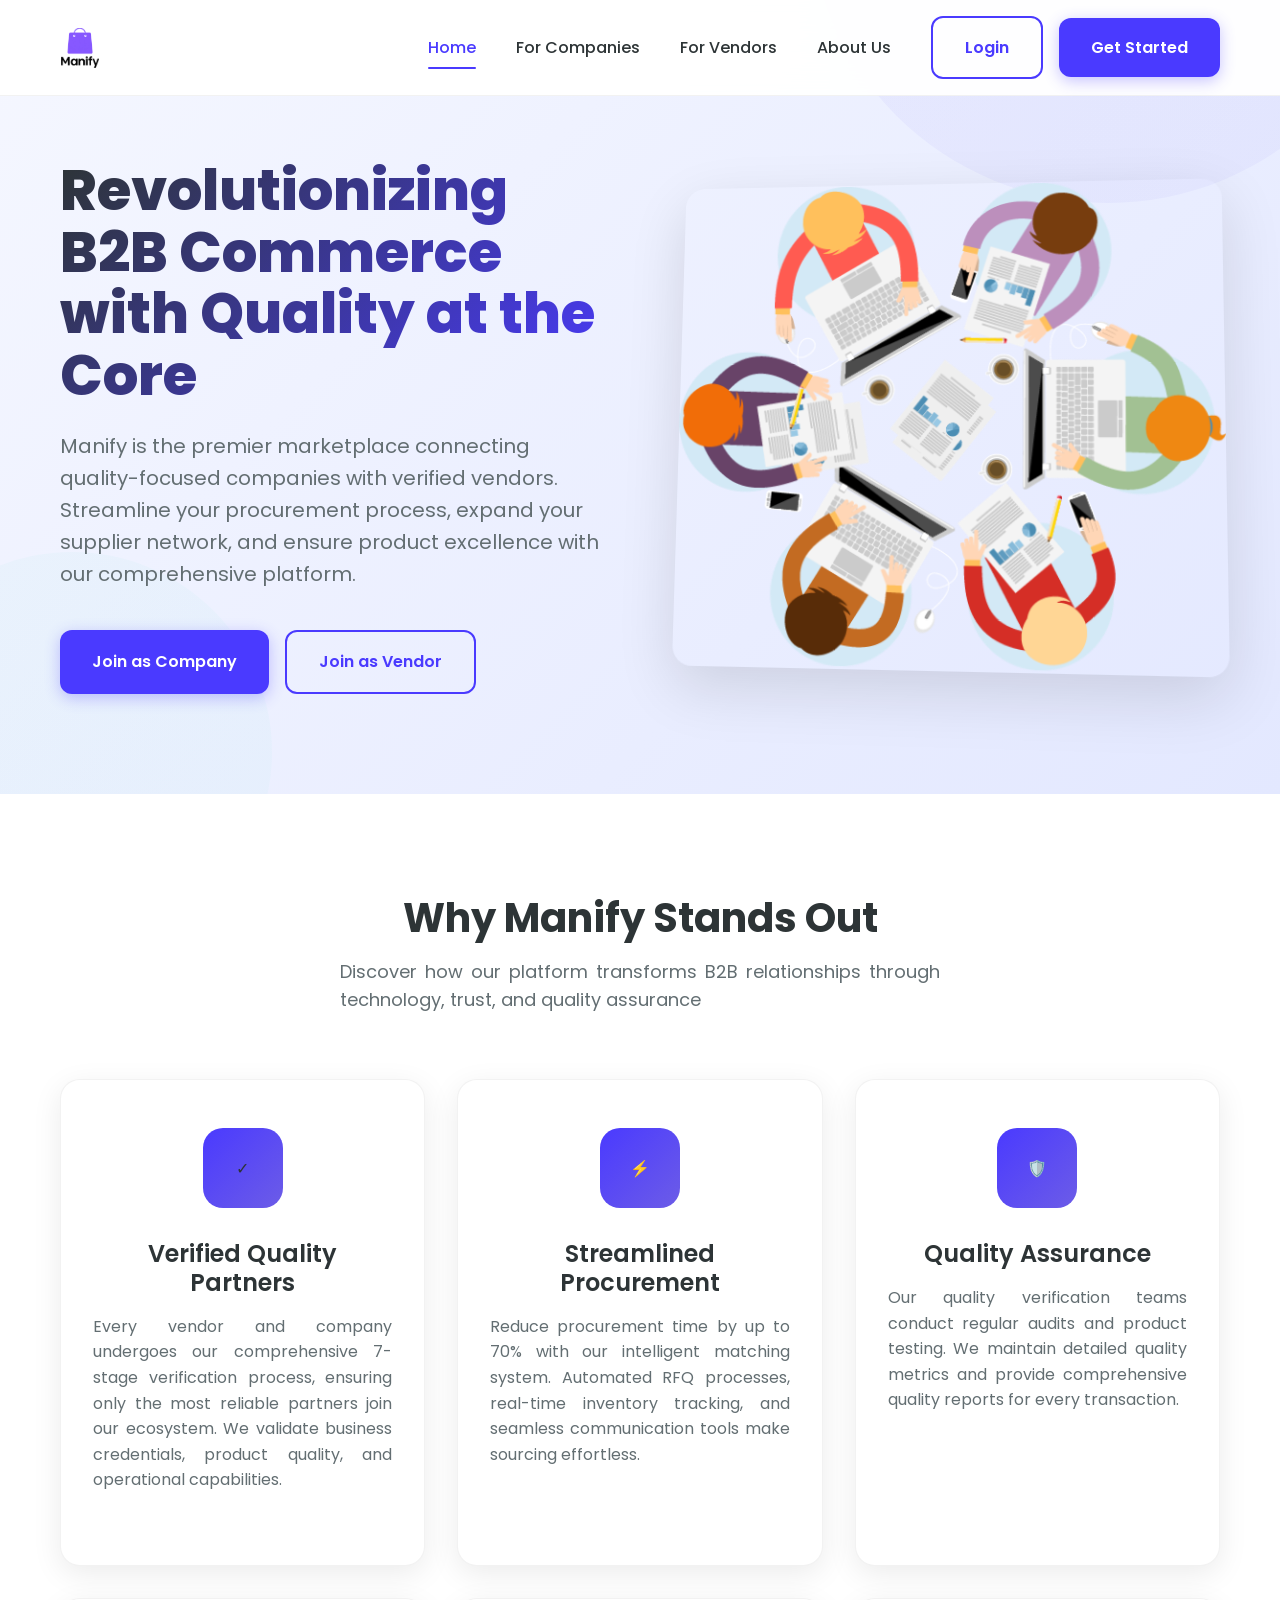
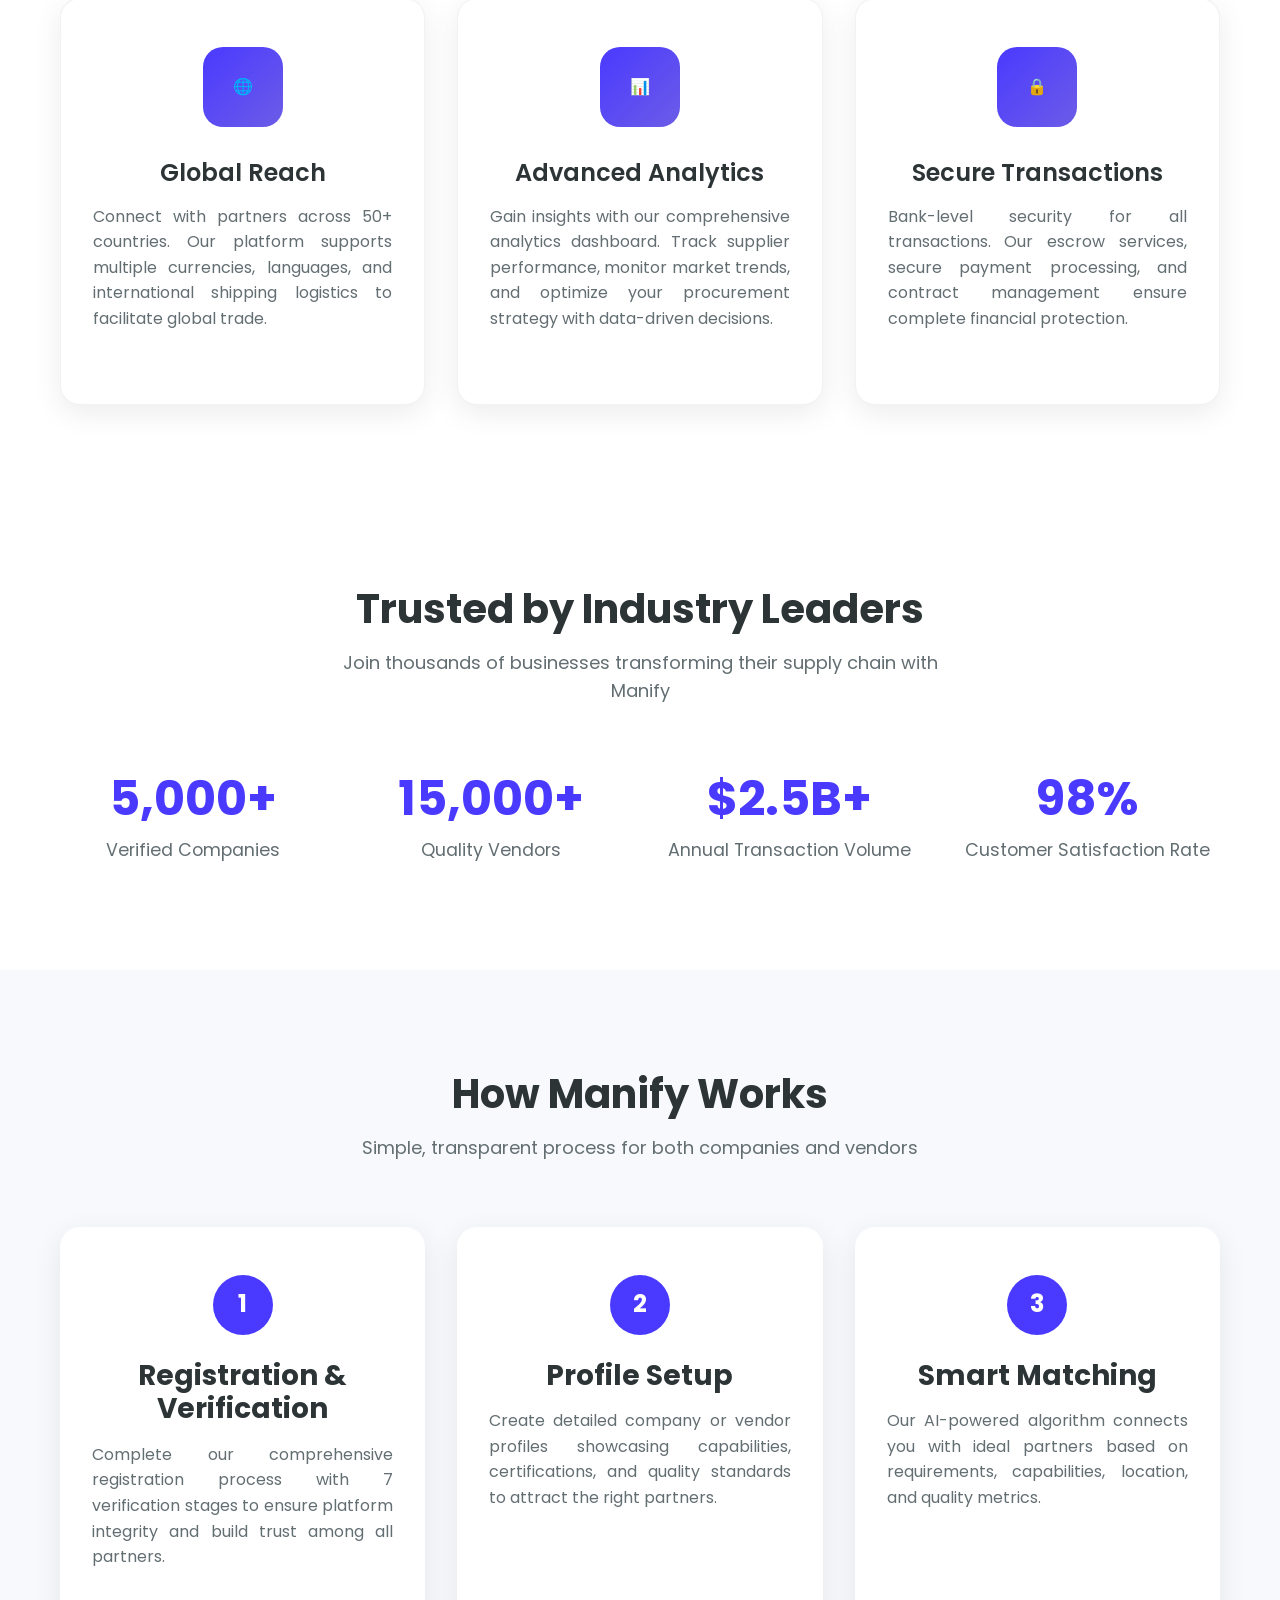
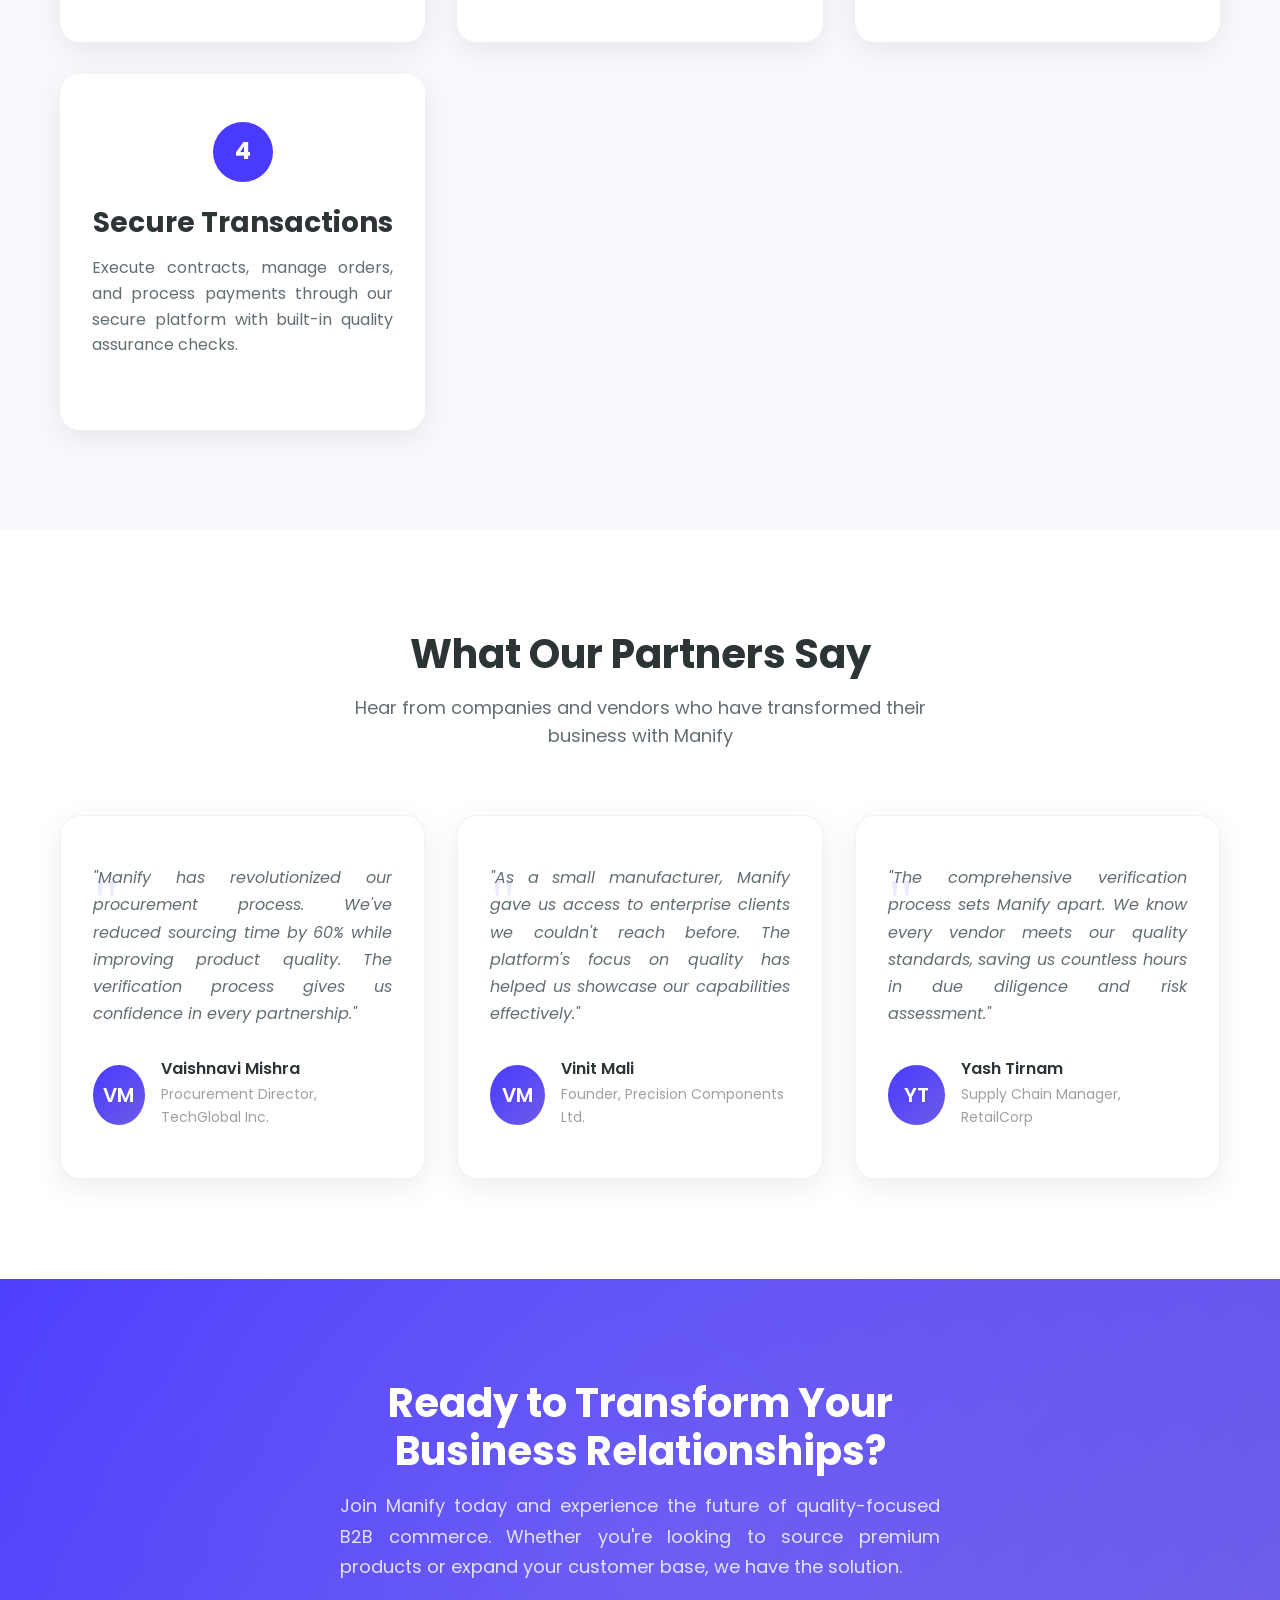
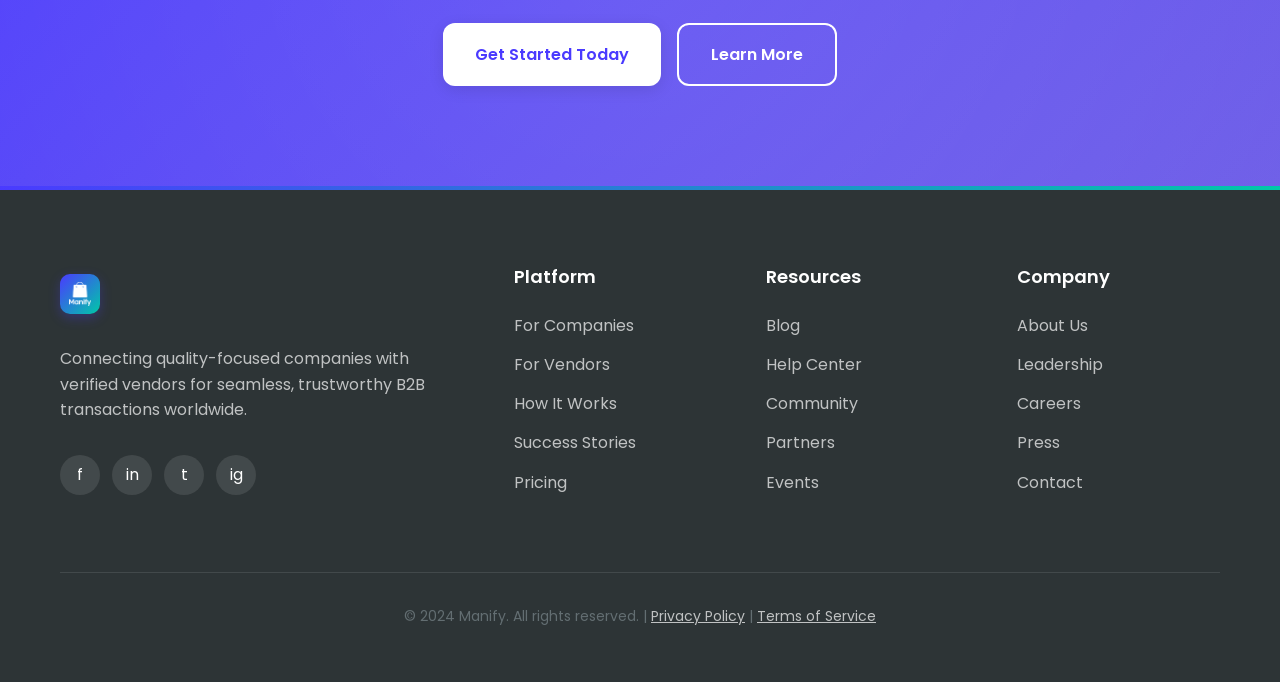
==== index.html @ bbe17e6f "new manify" ====
<!DOCTYPE html>
<html lang="en">

<head>
    <meta charset="UTF-8">
    <meta name="viewport" content="width=device-width, initial-scale=1.0">
    <title>Manify - Connecting Companies with Quality Vendors</title>
    <link rel="stylesheet" href="style.css">
    <link href="https://fonts.googleapis.com/css2?family=Poppins:wght@300;400;500;600;700;800&display=swap"
        rel="stylesheet">
</head>

<body>
    <!-- Navigation -->
    <!-- <nav class="navbar">
        <div class="container">
            <div class="nav-container">
                <a href="index.html" class="nav-brand">
                    <div class="nav-logo">M</div>
                    Manify
                </a>

                <button class="mobile-menu-btn">
                    <span></span>
                    <span></span>
                    <span></span>
                </button>

                <div class="nav-links">
                    <a href="index.html" class="nav-link active">Home</a>
                    <a href="company.html" class="nav-link">For Companies</a>
                    <a href="vendor.html" class="nav-link">For Vendors</a>
                    <a href="about.html" class="nav-link">About Us</a>
                </div>

                <div class="nav-buttons">
                    <a href="login.html" class="btn btn-outline">Login</a>
                    <a href="registration.html" class="btn btn-primary">Get Started</a>
                </div>
            </div>
        </div>
    </nav> -->


    <!-- Navigation -->
    <nav class="navbar">
        <div class="container">
            <div class="nav-container">
                <a href="index.html" class="nav-brand">
                    <div class="nav-logo">
                        <img src="./img/Manify.png" alt="Manify Logo"
                            onerror="this.style.display='none'; document.querySelector('.logo-fallback').style.display='flex';">
                    </div>
                </a>

                <button class="mobile-menu-btn">
                    <span></span>
                    <span></span>
                    <span></span>
                </button>

                <div class="nav-links">
                    <a href="index.html" class="nav-link active">Home</a>
                    <a href="company.html" class="nav-link">For Companies</a>
                    <a href="vendor.html" class="nav-link">For Vendors</a>
                    <a href="about.html" class="nav-link">About Us</a>

                    <div class="nav-buttons">
                        <a href="login.html" class="btn btn-outline">Login</a>
                        <a href="registration.html" class="btn btn-primary">Get Started</a>
                    </div>
                </div>

                <!-- <div class="nav-buttons desktop-buttons">
                    <a href="login.html" class="btn btn-outline">Login</a>
                    <a href="registration.html" class="btn btn-primary">Get Started</a>
                </div> -->
            </div>
        </div>
    </nav>



    <!-- Hero Section -->
    <section class="hero-section">
        <div class="container">
            <div class="hero-content">
                <div class="hero-grid">
                    <div class="hero-text">
                        <h1 class="hero-title">Revolutionizing B2B Commerce with Quality at the Core</h1>
                        <p class="hero-subtitle">Manify is the premier marketplace connecting quality-focused companies
                            with verified vendors. Streamline your procurement process, expand your supplier network,
                            and ensure product excellence with our comprehensive platform.</p>
                        <div class="hero-buttons">
                            <a href="registration.html" class="btn btn-primary">Join as Company</a>
                            <a href="registration.html" class="btn btn-outline">Join as Vendor</a>
                        </div>
                    </div>
                    <!-- <div class="hero-image">
                        <div class="hero-img"
                            style="background: linear-gradient(135deg, #4A3AFF, #00C9A7); height: 400px; border-radius: 20px; display: flex; align-items: center; justify-content: center; color: white; font-size: 1.2rem;">
                            Platform Visualization
                        </div>
                    </div> -->

                    <div class="hero-image">
                        <!-- Updated Platform Visualization with Image -->
                        <img src="./img/indextop.png" alt="Manify Platform Dashboard" class="hero-img"
                            onerror="this.style.display='none'; this.nextElementSibling.style.display='flex';">
                    </div>
                </div>
            </div>
        </div>
    </section>

    <!-- Features Section -->
    <section class="features-section">
        <div class="container">
            <div class="section-header">
                <h2 class="section-title">Why Manify Stands Out</h2>
                <p class="section-subtitle" style="text-align: justify;">Discover how our platform transforms B2B
                    relationships through technology,
                    trust, and quality assurance</p>
            </div>

            <div class="features-grid">
                <div class="feature-card">
                    <div class="feature-icon">✓</div>
                    <h3>Verified Quality Partners</h3>
                    <p style="text-align: justify;">Every vendor and company undergoes our comprehensive 7-stage
                        verification process, ensuring only
                        the most reliable partners join our ecosystem. We validate business credentials, product
                        quality, and operational capabilities.</p>
                </div>

                <div class="feature-card">
                    <div class="feature-icon">⚡</div>
                    <h3>Streamlined Procurement</h3>
                    <p style="text-align: justify;">Reduce procurement time by up to 70% with our intelligent matching
                        system. Automated RFQ
                        processes, real-time inventory tracking, and seamless communication tools make sourcing
                        effortless.</p>
                </div>

                <div class="feature-card">
                    <div class="feature-icon">🛡️</div>
                    <h3>Quality Assurance</h3>
                    <p style="text-align: justify;">Our quality verification teams conduct regular audits and product
                        testing. We maintain detailed
                        quality metrics and provide comprehensive quality reports for every transaction.</p>
                </div>

                <div class="feature-card">
                    <div class="feature-icon">🌐</div>
                    <h3>Global Reach</h3>
                    <p style="text-align: justify;">Connect with partners across 50+ countries. Our platform supports
                        multiple currencies, languages,
                        and international shipping logistics to facilitate global trade.</p>
                </div>

                <div class="feature-card">
                    <div class="feature-icon">📊</div>
                    <h3>Advanced Analytics</h3>
                    <p style="text-align: justify;">Gain insights with our comprehensive analytics dashboard. Track
                        supplier performance, monitor
                        market trends, and optimize your procurement strategy with data-driven decisions.</p>
                </div>

                <div class="feature-card">
                    <div class="feature-icon">🔒</div>
                    <h3>Secure Transactions</h3>
                    <p style="text-align: justify;">Bank-level security for all transactions. Our escrow services,
                        secure payment processing, and
                        contract management ensure complete financial protection.</p>
                </div>
            </div>
        </div>
    </section>

    <!-- Stats Section -->
    <section class="stats-section">
        <div class="container">
            <div class="section-header">
                <h2 class="section-title">Trusted by Industry Leaders</h2>
                <p class="section-subtitle">Join thousands of businesses transforming their supply chain with Manify</p>
            </div>

            <div class="stats-grid">
                <div class="stat-item">
                    <h3>5,000+</h3>
                    <p>Verified Companies</p>
                </div>
                <div class="stat-item">
                    <h3>15,000+</h3>
                    <p>Quality Vendors</p>
                </div>
                <div class="stat-item">
                    <h3>$2.5B+</h3>
                    <p>Annual Transaction Volume</p>
                </div>
                <div class="stat-item">
                    <h3>98%</h3>
                    <p>Customer Satisfaction Rate</p>
                </div>
            </div>
        </div>
    </section>

    <!-- How It Works Section -->
    <section class="process-section">
        <div class="container">
            <div class="section-header">
                <h2 class="section-title">How Manify Works</h2>
                <p class="section-subtitle">Simple, transparent process for both companies and vendors</p>
            </div>

            <div class="process-steps">
                <div class="process-step">
                    <div class="step-number">1</div>
                    <h3>Registration & Verification</h3>
                    <p style="text-align: justify;">Complete our comprehensive registration process with 7 verification
                        stages to ensure platform
                        integrity and build trust among all partners.</p>
                </div>

                <div class="process-step">
                    <div class="step-number">2</div>
                    <h3>Profile Setup</h3>
                    <p style="text-align: justify;">Create detailed company or vendor profiles showcasing capabilities,
                        certifications, and quality
                        standards to attract the right partners.</p>
                </div>

                <div class="process-step">
                    <div class="step-number">3</div>
                    <h3>Smart Matching</h3>
                    <p style="text-align: justify;">Our AI-powered algorithm connects you with ideal partners based on
                        requirements, capabilities,
                        location, and quality metrics.</p>
                </div>

                <div class="process-step">
                    <div class="step-number">4</div>
                    <h3>Secure Transactions</h3>
                    <p style="text-align: justify;">Execute contracts, manage orders, and process payments through our
                        secure platform with built-in
                        quality assurance checks.</p>
                </div>
            </div>
        </div>
    </section>

    <!-- Testimonials Section -->
    <section class="testimonials-section">
        <div class="container">
            <div class="section-header">
                <h2 class="section-title">What Our Partners Say</h2>
                <p class="section-subtitle">Hear from companies and vendors who have transformed their business with
                    Manify</p>
            </div>

            <div class="testimonials-grid">
                <div class="testimonial-card">
                    <div class="testimonial-text" style="text-align: justify;">
                        "Manify has revolutionized our procurement process. We've reduced sourcing time by 60% while
                        improving product quality. The verification process gives us confidence in every partnership."
                    </div>
                    <div class="testimonial-author">
                        <div class="author-avatar">VM</div>
                        <div class="author-info">
                            <h4>Vaishnavi Mishra</h4>
                            <p>Procurement Director, TechGlobal Inc.</p>
                        </div>
                    </div>
                </div>

                <div class="testimonial-card">
                    <div class="testimonial-text" style="text-align: justify;">
                        "As a small manufacturer, Manify gave us access to enterprise clients we couldn't reach before.
                        The platform's focus on quality has helped us showcase our capabilities effectively."
                    </div>
                    <div class="testimonial-author">
                        <div class="author-avatar">VM</div>
                        <div class="author-info">
                            <h4>Vinit Mali</h4>
                            <p>Founder, Precision Components Ltd.</p>
                        </div>
                    </div>
                </div>

                <div class="testimonial-card">
                    <div class="testimonial-text" style="text-align: justify;">
                        "The comprehensive verification process sets Manify apart. We know every vendor meets our
                        quality standards, saving us countless hours in due diligence and risk assessment."
                    </div>
                    <div class="testimonial-author">
                        <div class="author-avatar">YT</div>
                        <div class="author-info">
                            <h4>Yash Tirnam</h4>
                            <p>Supply Chain Manager, RetailCorp</p>
                        </div>
                    </div>
                </div>
            </div>
        </div>
    </section>

    <!-- CTA Section -->
    <section class="cta-section">
        <div class="container">
            <div class="cta-content">
                <h2>Ready to Transform Your Business Relationships?</h2>
                <p style="text-align: justify;">Join Manify today and experience the future of quality-focused B2B
                    commerce. Whether you're looking
                    to source premium products or expand your customer base, we have the solution.</p>
                <div class="cta-buttons">
                    <a href="registration.html" class="btn btn-light">Get Started Today</a>
                    <a href="about.html" class="btn btn-outline" style="border-color: white; color: white;">Learn
                        More</a>
                </div>
            </div>
        </div>
    </section>

    <!-- Footer -->
    <footer class="footer">
        <div class="container">
            <div class="footer-content">
                <div>
                    <div class="footer-brand">
                        <!-- <a href="index.html" class="footer-logo">
                            <div class="footer-logo-icon">M</div>
                            Manify
                        </a> -->
                        <a href="index.html" class="footer-logo">
                            <div class="footer-logo-icon">
                                <img src="./img/Manify.png" alt="Manify Logo"
                                    onerror="this.style.display='none'; document.querySelector('.logo-fallback').style.display='flex';">
                            </div>
                        </a>
                    </div>
                    <p class="footer-about">Connecting quality-focused companies with verified vendors for seamless,
                        trustworthy B2B transactions worldwide.</p>
                    <div class="social-links">
                        <a href="#">f</a>
                        <a href="#">in</a>
                        <a href="#">t</a>
                        <a href="#">ig</a>
                    </div>
                </div>

                <div class="footer-links">
                    <h4>Platform</h4>
                    <ul>
                        <li><a href="company.html">For Companies</a></li>
                        <li><a href="vendor.html">For Vendors</a></li>
                        <li><a href="about.html">How It Works</a></li>
                        <li><a href="#">Success Stories</a></li>
                        <li><a href="#">Pricing</a></li>
                    </ul>
                </div>

                <div class="footer-links">
                    <h4>Resources</h4>
                    <ul>
                        <li><a href="#">Blog</a></li>
                        <li><a href="#">Help Center</a></li>
                        <li><a href="#">Community</a></li>
                        <li><a href="#">Partners</a></li>
                        <li><a href="#">Events</a></li>
                    </ul>
                </div>

                <div class="footer-links">
                    <h4>Company</h4>
                    <ul>
                        <li><a href="about.html">About Us</a></li>
                        <li><a href="#">Leadership</a></li>
                        <li><a href="#">Careers</a></li>
                        <li><a href="#">Press</a></li>
                        <li><a href="#">Contact</a></li>
                    </ul>
                </div>
            </div>

            <div class="footer-bottom">
                <p>&copy; 2024 Manify. All rights reserved. | <a href="#"
                        style="color: rgba(255, 255, 255, 0.7);">Privacy Policy</a> | <a href="#"
                        style="color: rgba(255, 255, 255, 0.7);">Terms of Service</a></p>
            </div>
        </div>
    </footer>

    <script src="script.js"></script>
</body>

</html>
---- style.css ----
/* Productly Color Scheme */
:root {
    --primary: #4A3AFF;
    --primary-light: #6C5CE7;
    --primary-dark: #3A2BD6;
    --secondary: #FF6B6B;
    --accent: #00C9A7;
    --accent-light: #2EE6C3;
    --dark: #2D3436;
    --dark-light: #4A4A4A;
    --gray: #636E72;
    --gray-light: #A0A0A0;
    --light-gray: #DFE6E9;
    --white: #FFFFFF;
    --light-bg: #F8F9FA;
    --section-bg: #F7F9FC;

    --border-radius: 12px;
    --border-radius-lg: 20px;
    --box-shadow: 0 8px 30px rgba(0, 0, 0, 0.08);
    --box-shadow-lg: 0 20px 60px rgba(0, 0, 0, 0.12);
    --transition: all 0.3s cubic-bezier(0.4, 0, 0.2, 1);
    --transition-slow: all 0.5s cubic-bezier(0.4, 0, 0.2, 1);
}

/* Reset & Base Styles */
* {
    margin: 0;
    padding: 0;
    box-sizing: border-box;
}

html {
    scroll-behavior: smooth;
}

body {
    font-family: 'Poppins', sans-serif;
    line-height: 1.7;
    color: var(--dark);
    overflow-x: hidden;
    background: var(--white);
}

.container {
    max-width: 1200px;
    margin: 0 auto;
    padding: 0 20px;
}

/* Typography */
h1, h2, h3, h4, h5, h6 {
    font-weight: 700;
    line-height: 1.2;
    margin-bottom: 1rem;
    color: var(--dark);
}

h1 {
    font-size: 3.5rem;
    font-weight: 800;
}

h2 {
    font-size: 2.5rem;
}

h3 {
    font-size: 1.75rem;
}

p {
    color: var(--gray);
    margin-bottom: 1.5rem;
}

.lead {
    font-size: 1.25rem;
    font-weight: 400;
}

/* Navigation */
.navbar {
    position: fixed;
    top: 0;
    left: 0;
    right: 0;
    background: rgba(255, 255, 255, 0.95);
    backdrop-filter: blur(20px);
    border-bottom: 1px solid rgba(0, 0, 0, 0.05);
    z-index: 1000;
    padding: 1rem 0;
    transition: var(--transition);
}

.navbar.scrolled {
    background: rgba(255, 255, 255, 0.98);
    box-shadow: 0 4px 20px rgba(0, 0, 0, 0.08);
}

.nav-container {
    display: flex;
    align-items: center;
    justify-content: space-between;
    position: relative;
}

.nav-brand {
    display: flex;
    align-items: center;
    text-decoration: none;
    font-size: 1.75rem;
    font-weight: 800;
    color: var(--primary);
    z-index: 1001;
}

.nav-logo {
    width: 40px;
    height: 40px;
    margin-right: 12px;
    display: flex;
    align-items: center;
    justify-content: center;
}

.nav-logo img {
    width: 100%;
    height: 100%;
    object-fit: contain;
}

.nav-links {
    display: flex;
    align-items: center;
    gap: 2.5rem;
    transition: var(--transition);
}

.nav-link {
    text-decoration: none;
    color: var(--dark);
    font-weight: 500;
    transition: var(--transition);
    position: relative;
    padding: 0.5rem 0;
}

.nav-link:hover, .nav-link.active {
    color: var(--primary);
}

.nav-link.active::after {
    content: '';
    position: absolute;
    bottom: 0;
    left: 0;
    width: 100%;
    height: 2px;
    background: var(--primary);
    border-radius: 2px;
}

.nav-buttons {
    display: flex;
    align-items: center;
    gap: 1rem;
    z-index: 1001;
}

.mobile-menu-btn {
    display: none;
    flex-direction: column;
    background: none;
    border: none;
    cursor: pointer;
    padding: 0.5rem;
    z-index: 1001;
    transition: var(--transition);
}

.mobile-menu-btn span {
    width: 25px;
    height: 2px;
    background: var(--dark);
    margin: 3px 0;
    transition: var(--transition);
    border-radius: 2px;
    transform-origin: center;
}

.mobile-menu-btn.active span:nth-child(1) {
    transform: rotate(45deg) translate(5px, 5px);
}

.mobile-menu-btn.active span:nth-child(2) {
    opacity: 0;
}

.mobile-menu-btn.active span:nth-child(3) {
    transform: rotate(-45deg) translate(7px, -6px);
}

/* Buttons */
.btn {
    display: inline-flex;
    align-items: center;
    justify-content: center;
    padding: 1rem 2rem;
    border-radius: var(--border-radius);
    font-weight: 600;
    text-decoration: none;
    transition: var(--transition);
    border: none;
    cursor: pointer;
    font-size: 1rem;
    gap: 0.5rem;
    position: relative;
    overflow: hidden;
}

.btn::before {
    content: '';
    position: absolute;
    top: 0;
    left: -100%;
    width: 100%;
    height: 100%;
    background: linear-gradient(90deg, transparent, rgba(255, 255, 255, 0.2), transparent);
    transition: var(--transition-slow);
}

.btn:hover::before {
    left: 100%;
}

.btn-primary {
    background: var(--primary);
    color: var(--white);
    box-shadow: 0 4px 15px rgba(74, 58, 255, 0.3);
}

.btn-primary:hover {
    background: var(--primary-dark);
    transform: translateY(-2px);
    box-shadow: 0 8px 25px rgba(74, 58, 255, 0.4);
}

.btn-outline {
    border: 2px solid var(--primary);
    color: var(--primary);
    background: transparent;
}

.btn-outline:hover {
    background: var(--primary);
    color: var(--white);
    transform: translateY(-2px);
}

.btn-accent {
    background: var(--accent);
    color: var(--white);
    box-shadow: 0 4px 15px rgba(0, 201, 167, 0.3);
}

.btn-accent:hover {
    background: var(--accent-light);
    transform: translateY(-2px);
    box-shadow: 0 8px 25px rgba(0, 201, 167, 0.4);
}

.btn-light {
    background: var(--white);
    color: var(--primary);
    box-shadow: 0 4px 15px rgba(0, 0, 0, 0.1);
}

.btn-light:hover {
    background: var(--light-bg);
    transform: translateY(-2px);
    box-shadow: 0 8px 25px rgba(0, 0, 0, 0.15);
}

/* Hero Section */
.hero-section {
    padding: 160px 0 100px;
    background: linear-gradient(135deg, #f5f7ff 0%, #e3e8ff 100%);
    position: relative;
    overflow: hidden;
}

.hero-section::before {
    content: '';
    position: absolute;
    top: -50%;
    right: -10%;
    width: 600px;
    height: 600px;
    background: linear-gradient(135deg, var(--primary) 0%, var(--primary-light) 100%);
    opacity: 0.05;
    border-radius: 50%;
    animation: float 6s ease-in-out infinite;
}

.hero-section::after {
    content: '';
    position: absolute;
    bottom: -20%;
    left: -10%;
    width: 400px;
    height: 400px;
    background: linear-gradient(135deg, var(--accent) 0%, var(--accent-light) 100%);
    opacity: 0.03;
    border-radius: 50%;
    animation: float 8s ease-in-out infinite reverse;
}

@keyframes float {
    0%, 100% {
        transform: translateY(0px) rotate(0deg);
    }
    50% {
        transform: translateY(-20px) rotate(180deg);
    }
}

.hero-content {
    position: relative;
    z-index: 2;
}

.hero-grid {
    display: grid;
    grid-template-columns: 1fr 1fr;
    gap: 4rem;
    align-items: center;
}

.hero-text {
    max-width: 600px;
}

.hero-title {
    font-size: 3.5rem;
    font-weight: 800;
    line-height: 1.1;
    margin-bottom: 1.5rem;
    background: linear-gradient(135deg, var(--dark) 0%, var(--primary) 100%);
    -webkit-background-clip: text;
    -webkit-text-fill-color: transparent;
    background-clip: text;
}

.hero-subtitle {
    font-size: 1.25rem;
    color: var(--gray);
    margin-bottom: 2.5rem;
    line-height: 1.6;
}

.hero-buttons {
    display: flex;
    gap: 1rem;
    flex-wrap: wrap;
}

.hero-image {
    position: relative;
    text-align: center;
}

.hero-img {
    width: 100%;
    border-radius: var(--border-radius-lg);
    box-shadow: var(--box-shadow-lg);
    transform: perspective(1000px) rotateY(-5deg) rotateX(5deg);
    transition: var(--transition-slow);
    
}

.hero-image:hover .hero-img {
    transform: perspective(1000px) rotateY(0deg) rotateX(0deg);
}

/* Features Section */
.features-section {
    padding: 100px 0;
    background: var(--white);
}

.section-header {
    text-align: center;
    max-width: 600px;
    margin: 0 auto 4rem;
}

.section-title {
    font-size: 2.5rem;
    font-weight: 700;
    margin-bottom: 1rem;
    color: var(--dark);
}

.section-subtitle {
    font-size: 1.125rem;
    color: var(--gray);
    line-height: 1.6;
}

.features-grid {
    display: grid;
    grid-template-columns: repeat(auto-fit, minmax(350px, 1fr));
    gap: 2rem;
}

.feature-card {
    background: var(--white);
    border-radius: var(--border-radius-lg);
    padding: 3rem 2rem;
    box-shadow: var(--box-shadow);
    transition: var(--transition);
    border: 1px solid rgba(0, 0, 0, 0.05);
    text-align: center;
    position: relative;
    overflow: hidden;
}

.feature-card::before {
    content: '';
    position: absolute;
    top: 0;
    left: 0;
    width: 100%;
    height: 4px;
    background: linear-gradient(135deg, var(--primary) 0%, var(--accent) 100%);
    transform: scaleX(0);
    transition: var(--transition);
}

.feature-card:hover {
    transform: translateY(-10px);
    box-shadow: var(--box-shadow-lg);
}

.feature-card:hover::before {
    transform: scaleX(1);
}

.feature-icon {
    width: 80px;
    height: 80px;
    background: linear-gradient(135deg, var(--primary) 0%, var(--primary-light) 100%);
    border-radius: 20px;
    display: flex;
    align-items: center;
    justify-content: center;
    margin: 0 auto 2rem;
    transition: var(--transition);
}

.feature-card:hover .feature-icon {
    transform: scale(1.1) rotate(5deg);
}

.feature-icon i {
    font-size: 2rem;
    color: var(--white);
}

.feature-card h3 {
    font-size: 1.5rem;
    font-weight: 600;
    margin-bottom: 1rem;
    color: var(--dark);
}

.feature-card p {
    color: var(--gray);
    line-height: 1.6;
}

/* Content Sections */
.content-section {
    padding: 100px 0;
}

.content-section.bg-light {
    background: var(--section-bg);
}

.content-grid {
    display: grid;
    grid-template-columns: 1fr 1fr;
    gap: 4rem;
    align-items: center;
}

.content-text h2 {
    font-size: 2.5rem;
    font-weight: 700;
    margin-bottom: 1.5rem;
    color: var(--dark);
}

.content-text p {
    font-size: 1.125rem;
    color: var(--gray);
    margin-bottom: 2rem;
    line-height: 1.7;
}

.content-list {
    list-style: none;
    margin-bottom: 2.5rem;
}

.content-list li {
    margin-bottom: 1rem;
    display: flex;
    align-items: flex-start;
    font-size: 1.125rem;
    color: var(--gray);
}

.content-list i {
    color: var(--accent);
    margin-right: 1rem;
    margin-top: 0.25rem;
    font-size: 1.25rem;
    flex-shrink: 0;
}

.content-image {
    position: relative;
    text-align: center;
}

.content-image img {
    max-width: 100%;
    border-radius: var(--border-radius-lg);
    box-shadow: var(--box-shadow-lg);
    transition: var(--transition);
}

.content-image:hover img {
    transform: scale(1.02);
}

/* Stats Section */
.stats-section {
    padding: 80px 0;
    background: var(--white);
}

.stats-grid {
    display: grid;
    grid-template-columns: repeat(auto-fit, minmax(200px, 1fr));
    gap: 2rem;
    text-align: center;
}

.stat-item h3 {
    font-size: 3rem;
    color: var(--primary);
    margin-bottom: 0.5rem;
    font-weight: 700;
}

.stat-item p {
    color: var(--gray);
    font-size: 1.1rem;
}

/* Process Section */
.process-section {
    padding: 100px 0;
    background: var(--section-bg);
}

.process-steps {
    display: grid;
    grid-template-columns: repeat(auto-fit, minmax(280px, 1fr));
    gap: 2rem;
}

.process-step {
    text-align: center;
    padding: 3rem 2rem;
    background: var(--white);
    border-radius: var(--border-radius-lg);
    box-shadow: var(--box-shadow);
    position: relative;
    transition: var(--transition);
}

.process-step:hover {
    transform: translateY(-5px);
    box-shadow: var(--box-shadow-lg);
}

.step-number {
    width: 60px;
    height: 60px;
    background: var(--primary);
    color: var(--white);
    border-radius: 50%;
    display: flex;
    align-items: center;
    justify-content: center;
    font-size: 1.5rem;
    font-weight: 700;
    margin: 0 auto 1.5rem;
}

.process-step h3 {
    margin-bottom: 1rem;
    color: var(--dark);
}

.process-step p {
    color: var(--gray);
    line-height: 1.6;
}

/* Benefits Section */
.benefits-section {
    padding: 100px 0;
    background: var(--white);
}

.benefits-grid {
    display: grid;
    grid-template-columns: repeat(auto-fit, minmax(300px, 1fr));
    gap: 2rem;
}

.benefit-item {
    display: flex;
    align-items: flex-start;
    gap: 1.5rem;
    padding: 2rem;
    background: var(--section-bg);
    border-radius: var(--border-radius);
    transition: var(--transition);
}

.benefit-item:hover {
    transform: translateY(-5px);
    box-shadow: var(--box-shadow);
}

.benefit-icon {
    width: 60px;
    height: 60px;
    background: linear-gradient(135deg, var(--primary) 0%, var(--primary-light) 100%);
    border-radius: 12px;
    display: flex;
    align-items: center;
    justify-content: center;
    color: var(--white);
    font-size: 1.5rem;
    flex-shrink: 0;
}

.benefit-text h4 {
    margin-bottom: 0.5rem;
    color: var(--dark);
}

.benefit-text p {
    color: var(--gray);
    line-height: 1.6;
    margin: 0;
}

/* Testimonials */
.testimonials-section {
    padding: 100px 0;
    background: var(--white);
}

.testimonials-grid {
    display: grid;
    grid-template-columns: repeat(auto-fit, minmax(350px, 1fr));
    gap: 2rem;
}

.testimonial-card {
    background: var(--white);
    border-radius: var(--border-radius-lg);
    padding: 3rem 2rem;
    box-shadow: var(--box-shadow);
    border: 1px solid rgba(0, 0, 0, 0.05);
    transition: var(--transition);
    position: relative;
}

.testimonial-card:hover {
    transform: translateY(-5px);
    box-shadow: var(--box-shadow-lg);
}

.testimonial-card::before {
    content: '"';
    position: absolute;
    top: 2rem;
    left: 2rem;
    font-size: 4rem;
    color: var(--primary);
    opacity: 0.1;
    font-family: serif;
}

.testimonial-text {
    font-style: italic;
    color: var(--gray);
    margin-bottom: 2rem;
    line-height: 1.7;
    position: relative;
    z-index: 1;
}

.testimonial-author {
    display: flex;
    align-items: center;
}

.author-avatar {
    width: 60px;
    height: 60px;
    border-radius: 50%;
    background: linear-gradient(135deg, var(--primary) 0%, var(--primary-light) 100%);
    display: flex;
    align-items: center;
    justify-content: center;
    color: var(--white);
    font-weight: 600;
    margin-right: 1rem;
    font-size: 1.25rem;
}

.author-info h4 {
    font-weight: 600;
    margin-bottom: 0.25rem;
    color: var(--dark);
}

.author-info p {
    color: var(--gray-light);
    margin: 0;
    font-size: 0.875rem;
}

/* CTA Section */
.cta-section {
    padding: 100px 0;
    background: linear-gradient(135deg, var(--primary) 0%, var(--primary-light) 100%);
    color: var(--white);
    text-align: center;
    position: relative;
    overflow: hidden;
}

.cta-section::before {
    content: '';
    position: absolute;
    top: -50%;
    left: -50%;
    width: 200%;
    height: 200%;
    background: radial-gradient(circle, rgba(255, 255, 255, 0.1) 0%, transparent 70%);
    animation: rotate 20s linear infinite;
}

@keyframes rotate {
    0% {
        transform: rotate(0deg);
    }
    100% {
        transform: rotate(360deg);
    }
}

.cta-content {
    position: relative;
    z-index: 2;
    max-width: 600px;
    margin: 0 auto;
}

.cta-section h2 {
    font-size: 2.5rem;
    font-weight: 700;
    margin-bottom: 1rem;
    color: var(--white);
}

.cta-section p {
    font-size: 1.125rem;
    margin-bottom: 2.5rem;
    opacity: 0.9;
    color: rgba(255, 255, 255, 0.9);
}

.cta-buttons {
    display: flex;
    gap: 1rem;
    justify-content: center;
    flex-wrap: wrap;
}

/* Page Hero */
.page-hero {
    padding: 160px 0 80px;
    background: linear-gradient(135deg, #f5f7ff 0%, #e3e8ff 100%);
    text-align: center;
    position: relative;
}

.page-hero h1 {
    font-size: 3rem;
    font-weight: 800;
    margin-bottom: 1rem;
    color: var(--dark);
}

.page-hero p {
    font-size: 1.25rem;
    color: var(--gray);
    max-width: 700px;
    margin: 0 auto;
}

/* Mission & Vision */
.mv-section {
    padding: 100px 0;
    background: var(--white);
}

.mv-grid {
    display: grid;
    grid-template-columns: 1fr 1fr;
    gap: 3rem;
}

.mv-card {
    background: var(--white);
    border-radius: var(--border-radius-lg);
    padding: 4rem 3rem;
    box-shadow: var(--box-shadow);
    text-align: center;
    transition: var(--transition);
    border: 1px solid rgba(0, 0, 0, 0.05);
    position: relative;
    overflow: hidden;
}

.mv-card::before {
    content: '';
    position: absolute;
    top: 0;
    left: 0;
    width: 100%;
    height: 100%;
    background: linear-gradient(135deg, var(--primary) 0%, var(--accent) 100%);
    opacity: 0;
    transition: var(--transition);
}

.mv-card:hover::before {
    opacity: 0.02;
}

.mv-card:hover {
    transform: translateY(-5px);
    box-shadow: var(--box-shadow-lg);
}

.mv-icon {
    width: 80px;
    height: 80px;
    background: linear-gradient(135deg, var(--primary) 0%, var(--primary-light) 100%);
    border-radius: 20px;
    display: flex;
    align-items: center;
    justify-content: center;
    margin: 0 auto 2rem;
    transition: var(--transition);
    position: relative;
    z-index: 2;
}

.mv-card:hover .mv-icon {
    transform: scale(1.1);
}

.mv-icon i {
    font-size: 2rem;
    color: var(--white);
}

.mv-card h3 {
    font-size: 1.75rem;
    font-weight: 600;
    margin-bottom: 1.5rem;
    color: var(--dark);
    position: relative;
    z-index: 2;
}

.mv-card p {
    color: var(--gray);
    line-height: 1.7;
    position: relative;
    z-index: 2;
}

/* Values Section */
.values-section {
    padding: 100px 0;
    background: var(--section-bg);
}

.values-grid {
    display: grid;
    grid-template-columns: repeat(auto-fit, minmax(280px, 1fr));
    gap: 2rem;
}

.value-card {
    background: var(--white);
    border-radius: var(--border-radius-lg);
    padding: 3rem 2rem;
    box-shadow: var(--box-shadow);
    text-align: center;
    transition: var(--transition);
    border: 1px solid rgba(0, 0, 0, 0.05);
}

.value-card:hover {
    transform: translateY(-10px);
    box-shadow: var(--box-shadow-lg);
}

.value-icon {
    width: 70px;
    height: 70px;
    background: linear-gradient(135deg, var(--primary) 0%, var(--primary-light) 100%);
    border-radius: 16px;
    display: flex;
    align-items: center;
    justify-content: center;
    margin: 0 auto 1.5rem;
    transition: var(--transition);
}

.value-card:hover .value-icon {
    transform: scale(1.1) rotate(5deg);
}

.value-icon i {
    font-size: 1.75rem;
    color: var(--white);
}

.value-card h3 {
    font-size: 1.5rem;
    font-weight: 600;
    margin-bottom: 1rem;
    color: var(--dark);
}

.value-card p {
    color: var(--gray);
    line-height: 1.6;
}

/* Team Section */
.team-section {
    padding: 100px 0;
    background: var(--white);
}

.team-grid {
    display: grid;
    grid-template-columns: repeat(auto-fit, minmax(300px, 1fr));
    gap: 2rem;
}

.team-card {
    background: var(--white);
    border-radius: var(--border-radius-lg);
    padding: 3rem 2rem;
    box-shadow: var(--box-shadow);
    text-align: center;
    transition: var(--transition);
    border: 1px solid rgba(0, 0, 0, 0.05);
}

.team-card:hover {
    transform: translateY(-10px);
    box-shadow: var(--box-shadow-lg);
}

.team-avatar {
    width: 120px;
    height: 120px;
    border-radius: 50%;
    background: linear-gradient(135deg, var(--primary) 0%, var(--primary-light) 100%);
    margin: 0 auto 1.5rem;
    display: flex;
    align-items: center;
    justify-content: center;
    color: var(--white);
    font-size: 2.5rem;
    font-weight: 600;
    transition: var(--transition);
}

.team-card:hover .team-avatar {
    transform: scale(1.1);
}

.team-card h3 {
    font-size: 1.5rem;
    font-weight: 600;
    margin-bottom: 0.5rem;
    color: var(--dark);
}

.team-card .position {
    color: var(--primary);
    font-weight: 500;
    margin-bottom: 1rem;
    font-size: 1.125rem;
}

.team-card p {
    color: var(--gray);
    line-height: 1.6;
}

/* Registration Form */
.registration-container {
    background: var(--white);
    border-radius: var(--border-radius-lg);
    box-shadow: var(--box-shadow-lg);
    overflow: hidden;
    max-width: 900px;
    margin: 0 auto;
}

.form-header {
    background: linear-gradient(135deg, var(--primary) 0%, var(--primary-light) 100%);
    color: var(--white);
    padding: 2rem;
    text-align: center;
}

.form-body {
    padding: 2rem;
}

.form-step {
    display: none;
}

.form-step.active {
    display: block;
}

.form-group {
    margin-bottom: 1.5rem;
}

.form-group label {
    display: block;
    margin-bottom: 0.5rem;
    font-weight: 600;
    color: var(--dark);
}

.form-control {
    width: 100%;
    padding: 12px 16px;
    border: 2px solid var(--light-gray);
    border-radius: var(--border-radius);
    font-size: 1rem;
    transition: var(--transition);
}

.form-control:focus {
    outline: none;
    border-color: var(--primary);
}

.form-row {
    display: grid;
    grid-template-columns: 1fr 1fr;
    gap: 1rem;
}

.form-navigation {
    display: flex;
    justify-content: space-between;
    margin-top: 2rem;
}

.progress {
    height: 8px;
    background: var(--light-gray);
    border-radius: 4px;
    margin-bottom: 2rem;
    overflow: hidden;
}

.progress-bar {
    height: 100%;
    background: var(--primary);
    transition: var(--transition);
}

/* Login Form */
.login-container {
    background: var(--white);
    border-radius: var(--border-radius-lg);
    box-shadow: var(--box-shadow-lg);
    overflow: hidden;
    max-width: 500px;
    margin: 0 auto;
}

/* Footer */
.footer {
    background: var(--dark);
    color: var(--white);
    padding: 80px 0 30px;
    position: relative;
}

.footer::before {
    content: '';
    position: absolute;
    top: 0;
    left: 0;
    width: 100%;
    height: 4px;
    background: linear-gradient(135deg, var(--primary) 0%, var(--accent) 100%);
}

.footer-content {
    display: grid;
    grid-template-columns: 2fr 1fr 1fr 1fr;
    gap: 3rem;
    margin-bottom: 4rem;
}

/* this new one */

.footer-brand {
    margin-bottom: 1.5rem;
}

.footer-logo {
    display: flex;
    align-items: center;
    font-size: 1.5rem;
    font-weight: 700;
    color: var(--white);
    text-decoration: none;
    margin-bottom: 1rem;
}

.footer-logo-icon {
    width: 32px;
    height: 32px;
    background: var(--white);
    border-radius: 6px;
    display: flex;
    align-items: center;
    justify-content: center;
    margin-right: 0.75rem;
    color: var(--primary);
    font-weight: bold;
    font-size: 1rem;
}

/* this end */

.footer-about {
    color: rgba(255, 255, 255, 0.7);
    margin-bottom: 2rem;
    line-height: 1.6;
}

.social-links {
    display: flex;
    gap: 0.75rem;
}

.social-links a {
    width: 40px;
    height: 40px;
    border-radius: 50%;
    background: rgba(255, 255, 255, 0.1);
    display: flex;
    align-items: center;
    justify-content: center;
    color: var(--white);
    transition: var(--transition);
    text-decoration: none;
}

.social-links a:hover {
    background: var(--primary);
    transform: translateY(-2px);
}

.footer-links h4 {
    font-size: 1.125rem;
    font-weight: 600;
    margin-bottom: 1.5rem;
    color: var(--white);
}

.footer-links ul {
    list-style: none;
}

.footer-links li {
    margin-bottom: 0.75rem;
}

.footer-links a {
    color: rgba(255, 255, 255, 0.7);
    text-decoration: none;
    transition: var(--transition);
}

.footer-links a:hover {
    color: var(--white);
    padding-left: 0.5rem;
}

.footer-contact li {
    display: flex;
    align-items: flex-start;
    color: rgba(255, 255, 255, 0.7);
    margin-bottom: 1rem;
}

.footer-contact i {
    margin-right: 0.75rem;
    margin-top: 0.25rem;
    color: var(--primary);
    flex-shrink: 0;
}

.footer-bottom {
    border-top: 1px solid rgba(255, 255, 255, 0.1);
    padding-top: 2rem;
    text-align: center;
    color: rgba(255, 255, 255, 0.5);
    font-size: 0.875rem;
}

/* Responsive Design */
@media (max-width: 1200px) {
    .hero-title {
        font-size: 3rem;
    }

    .container {
        padding: 0 40px;
    }
}

@media (max-width: 992px) {
    .hero-section {
        padding: 140px 0 80px;
    }

    .hero-grid, .content-grid, .mv-grid {
        grid-template-columns: 1fr;
        gap: 3rem;
    }

    .hero-text {
        text-align: center;
        max-width: none;
    }

    .hero-buttons {
        justify-content: center;
    }

    .content-image {
        order: -1;
    }

    .footer-content {
        grid-template-columns: 1fr 1fr;
        gap: 2rem;
    }

    /* Fixed Mobile Navigation */
    .mobile-menu-btn {
        display: flex;
    }

    .nav-links {
        position: fixed;
        top: 0;
        left: 0;
        width: 100%;
        height: 100vh;
        background: rgba(255, 255, 255, 0.98);
        backdrop-filter: blur(20px);
        flex-direction: column;
        justify-content: flex-start;
        align-items: center;
        padding: 120px 2rem 2rem;
        transform: translateX(-100%);
        opacity: 0;
        visibility: hidden;
        transition: all 0.4s cubic-bezier(0.4, 0, 0.2, 1);
        z-index: 999;
        overflow-y: auto;
    }

    .nav-links.active {
        transform: translateX(0);
        opacity: 1;
        visibility: visible;
    }

    .nav-link {
        font-size: 1.25rem;
        margin: 0.5rem 0;
        padding: 1rem 2rem;
        border-radius: 12px;
        transition: all 0.3s ease;
        text-align: center;
        width: 100%;
        max-width: 280px;
        display: block;
        color: var(--dark);
        text-decoration: none;
        font-weight: 500;
    }

    .nav-link:hover,
    .nav-link.active {
        background: rgba(74, 58, 255, 0.1);
        color: var(--primary);
        transform: translateX(8px);
    }

    .nav-link.active {
        background: rgba(74, 58, 255, 0.15);
        border-left: 4px solid var(--primary);
    }

    /* Mobile Navigation Buttons - Fixed Position */
    .nav-links .nav-buttons {
        display: flex;
        flex-direction: column;
        gap: 1rem;
        width: 100%;
        max-width: 280px;
        margin-top: 2rem;
        position: static;
        transform: none;
        opacity: 1;
    }

    .nav-links .nav-buttons .btn {
        width: 100%;
        justify-content: center;
        padding: 1rem 1.5rem;
        font-size: 1.1rem;
    }

    /* Hide desktop nav buttons on mobile */
    .desktop-buttons {
        display: none;
    }
}

@media (max-width: 768px) {
    h1 {
        font-size: 2.5rem;
    }

    h2 {
        font-size: 2rem;
    }

    .hero-title {
        font-size: 2.5rem;
    }

    .section-title {
        font-size: 2rem;
    }

    .features-grid, .testimonials-grid, .team-grid, .values-grid {
        grid-template-columns: 1fr;
    }

    .hero-buttons, .cta-buttons {
        flex-direction: column;
        align-items: center;
    }

    .btn {
        width: 100%;
        max-width: 280px;
    }

    .footer-content {
        grid-template-columns: 1fr;
    }

    .container {
        padding: 0 20px;
    }

    .form-row {
        grid-template-columns: 1fr;
    }
}

@media (max-width: 576px) {
    .hero-section {
        padding: 120px 0 60px;
    }

    .hero-title {
        font-size: 2rem;
    }

    .page-hero h1 {
        font-size: 2.25rem;
    }

    .feature-card, .testimonial-card, .team-card, .value-card, .mv-card {
        padding: 2rem 1.5rem;
    }

    .content-section, .features-section, .testimonials-section, .cta-section, .mv-section, .values-section, .team-section {
        padding: 60px 0;
    }

    .nav-links {
        padding: 100px 1.5rem 1.5rem;
    }

    .nav-link {
        font-size: 1.1rem;
        padding: 0.875rem 1.5rem;
        margin: 0.4rem 0;
    }

    .nav-links .nav-buttons {
        max-width: 100%;
        margin-top: 1.5rem;
    }

    .nav-links .nav-buttons .btn {
        padding: 0.875rem 1.25rem;
        font-size: 1rem;
    }
}




/* new one replace code */

/* Footer Logo Styles */
.footer-logo {
    display: flex;
    align-items: center;
    text-decoration: none;
    transition: var(--transition);
    padding: 8px 0;
}

.footer-logo:hover {
    transform: translateY(-2px);
}

.footer-logo-icon {
    width: 40px;
    height: 40px;
    background: linear-gradient(135deg, var(--primary) 0%, var(--accent) 100%);
    border-radius: 10px;
    display: flex;
    align-items: center;
    justify-content: center;
    margin-right: 12px;
    position: relative;
    overflow: hidden;
    box-shadow: 0 4px 12px rgba(74, 58, 255, 0.3);
    transition: var(--transition);
}

.footer-logo:hover .footer-logo-icon {
    transform: scale(1.05) rotate(5deg);
    box-shadow: 0 6px 20px rgba(74, 58, 255, 0.4);
}

.footer-logo-icon::before {
    content: '';
    position: absolute;
    top: 0;
    left: -100%;
    width: 100%;
    height: 100%;
    background: linear-gradient(90deg, transparent, rgba(255, 255, 255, 0.2), transparent);
    transition: var(--transition-slow);
}

.footer-logo:hover .footer-logo-icon::before {
    left: 100%;
}

.footer-logo-icon img {
    width: 24px;
    height: 24px;
    object-fit: contain;
    filter: brightness(0) invert(1);
    transition: var(--transition);
}

.footer-logo-text {
    font-size: 1.5rem;
    font-weight: 800;
    color: var(--white);
    letter-spacing: -0.5px;
    transition: var(--transition);
}

.footer-logo:hover .footer-logo-text {
    color: var(--accent-light);
}

/* Alternative Compact Style */
.footer-logo.compact .footer-logo-icon {
    width: 36px;
    height: 36px;
    margin-right: 10px;
}

.footer-logo.compact .footer-logo-icon img {
    width: 20px;
    height: 20px;
}

.footer-logo.compact .footer-logo-text {
    font-size: 1.3rem;
}

/* Mobile Responsive */
@media (max-width: 768px) {
    .footer-logo {
        justify-content: center;
        margin-bottom: 1rem;
    }
    
    .footer-logo.compact {
        justify-content: flex-start;
    }
    
    .footer-logo-icon {
        width: 36px;
        height: 36px;
    }
    
    .footer-logo-icon img {
        width: 20px;
        height: 20px;
    }
    
    .footer-logo-text {
        font-size: 1.3rem;
    }
}

/* Animation Variants */
.footer-logo.bounce:hover .footer-logo-icon {
    animation: bounce 0.6s ease;
}

@keyframes bounce {
    0%, 20%, 60%, 100% {
        transform: translateY(0);
    }
    40% {
        transform: translateY(-8px);
    }
    80% {
        transform: translateY(-4px);
    }
}

.footer-logo.pulse:hover .footer-logo-icon {
    animation: pulse 1.5s infinite;
}

@keyframes pulse {
    0% {
        box-shadow: 0 4px 12px rgba(74, 58, 255, 0.3);
    }
    50% {
        box-shadow: 0 4px 20px rgba(74, 58, 255, 0.6);
    }
    100% {
        box-shadow: 0 4px 12px rgba(74, 58, 255, 0.3);
    }
}

/* Enhanced Glow Effect */
.footer-logo.glow:hover .footer-logo-icon {
    animation: glow 2s ease-in-out infinite alternate;
}

@keyframes glow {
    from {
        box-shadow: 0 4px 12px rgba(74, 58, 255, 0.3),
                   0 0 10px rgba(0, 201, 167, 0.2);
    }
    to {
        box-shadow: 0 4px 20px rgba(74, 58, 255, 0.6),
                   0 0 20px rgba(0, 201, 167, 0.4);
    }
}

/* Minimal Style */
.footer-logo.minimal .footer-logo-icon {
    background: transparent;
    box-shadow: none;
    border: 2px solid rgba(255, 255, 255, 0.3);
}

.footer-logo.minimal .footer-logo-icon img {
    filter: brightness(0) invert(1) opacity(0.9);
}

.footer-logo.minimal:hover .footer-logo-icon {
    background: rgba(255, 255, 255, 0.1);
    border-color: rgba(255, 255, 255, 0.6);
}

/* new one replace code end */
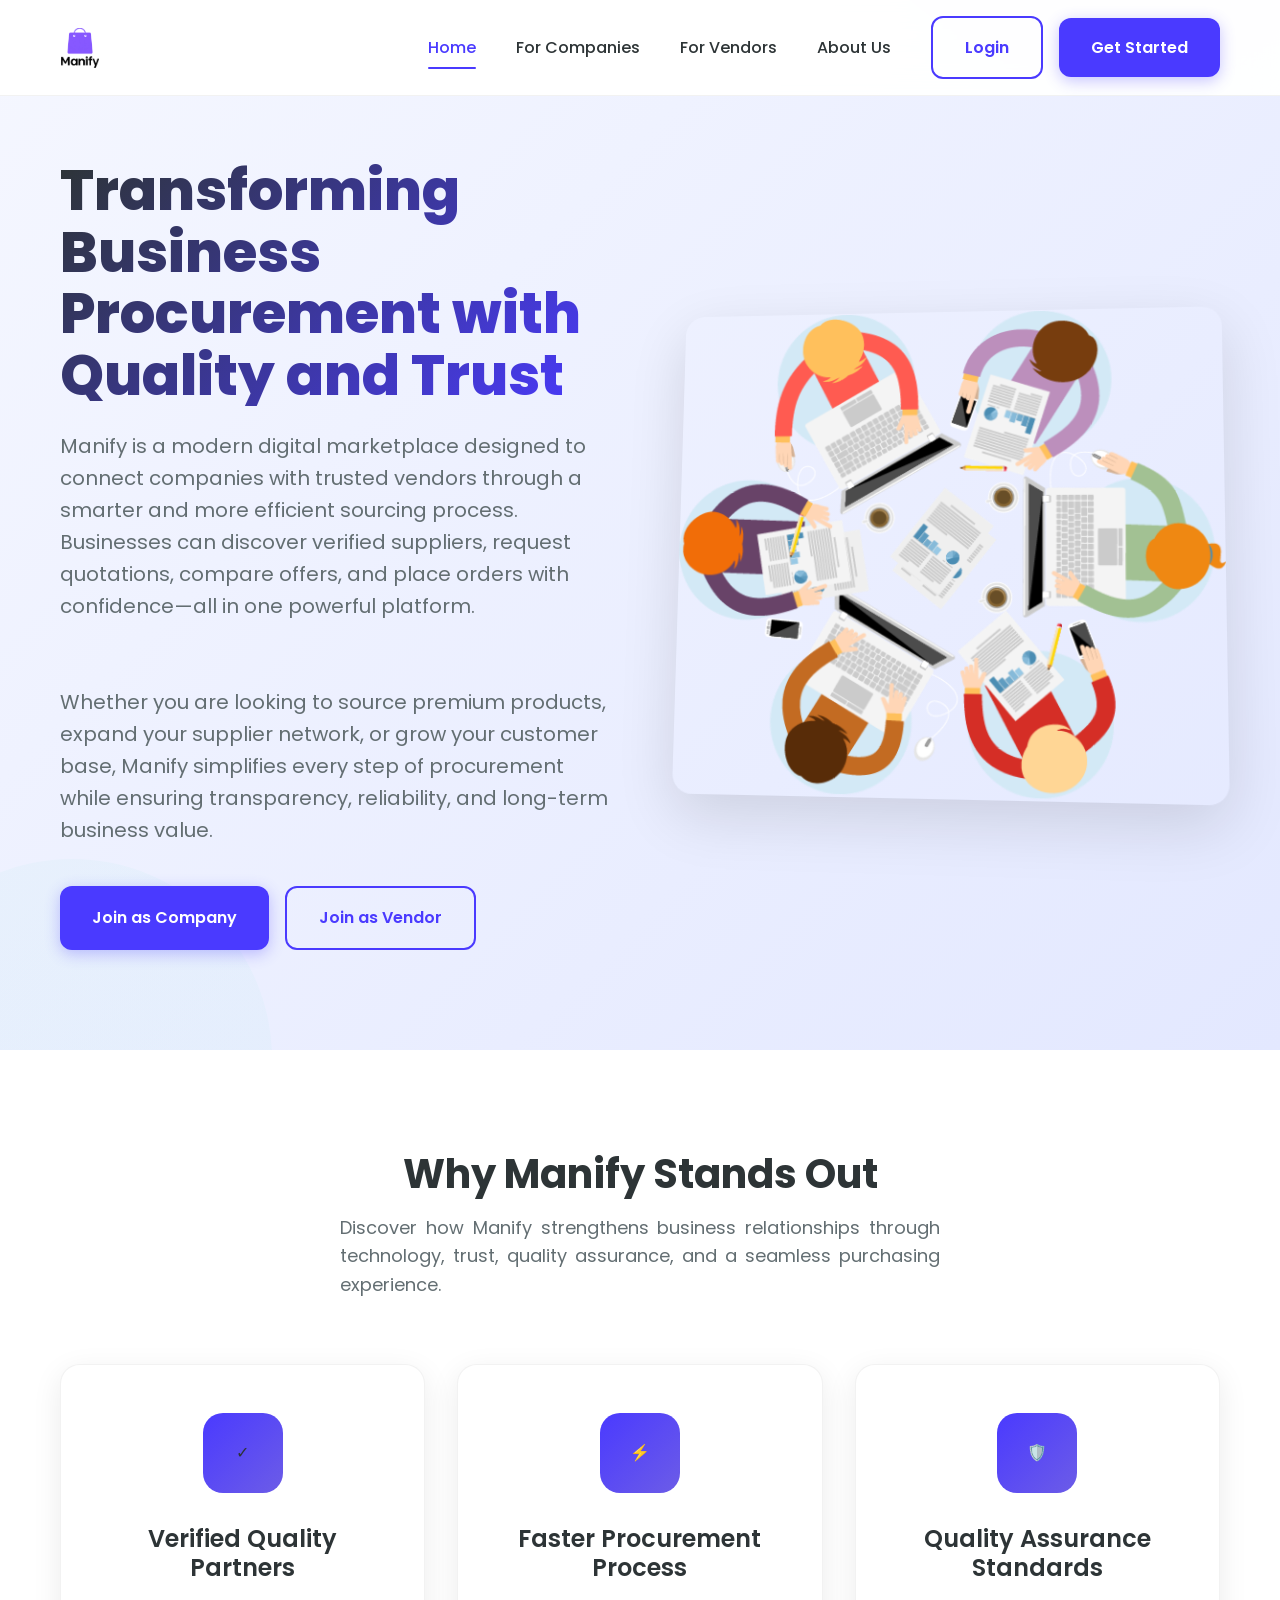
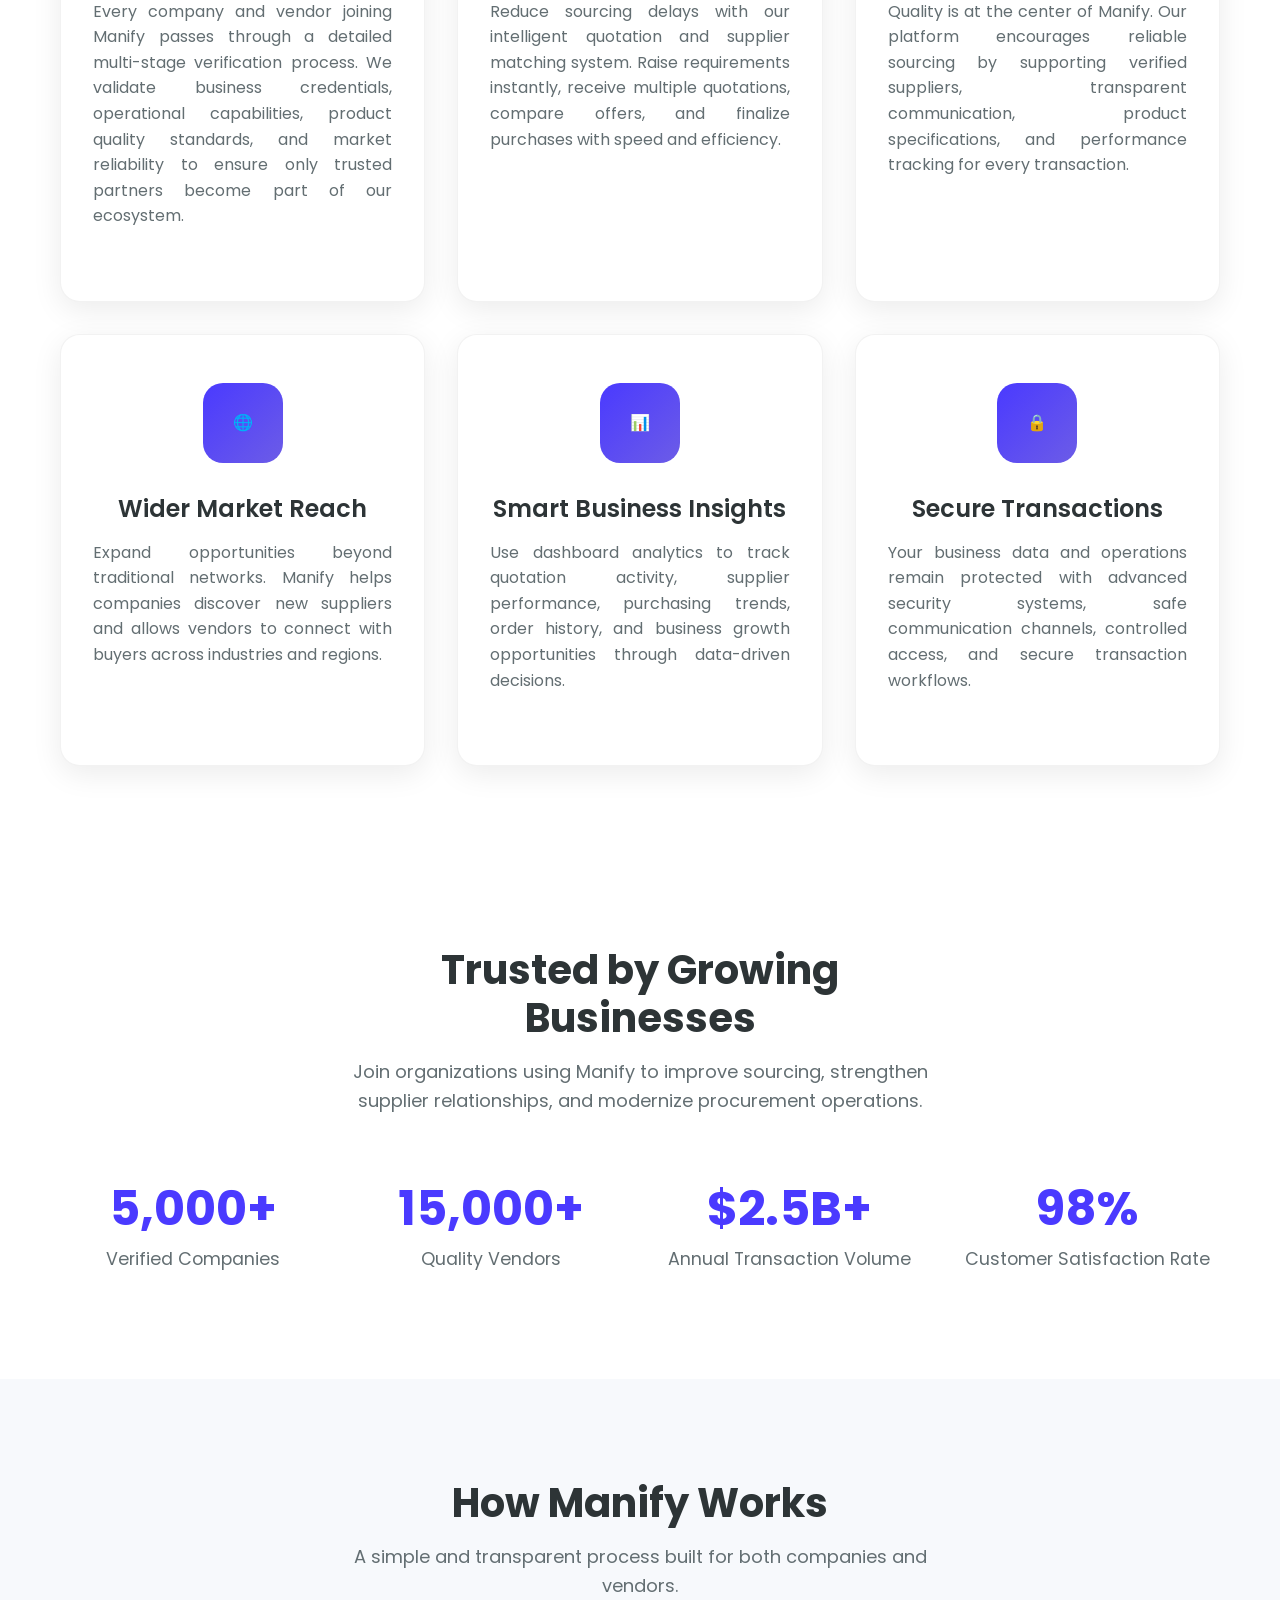
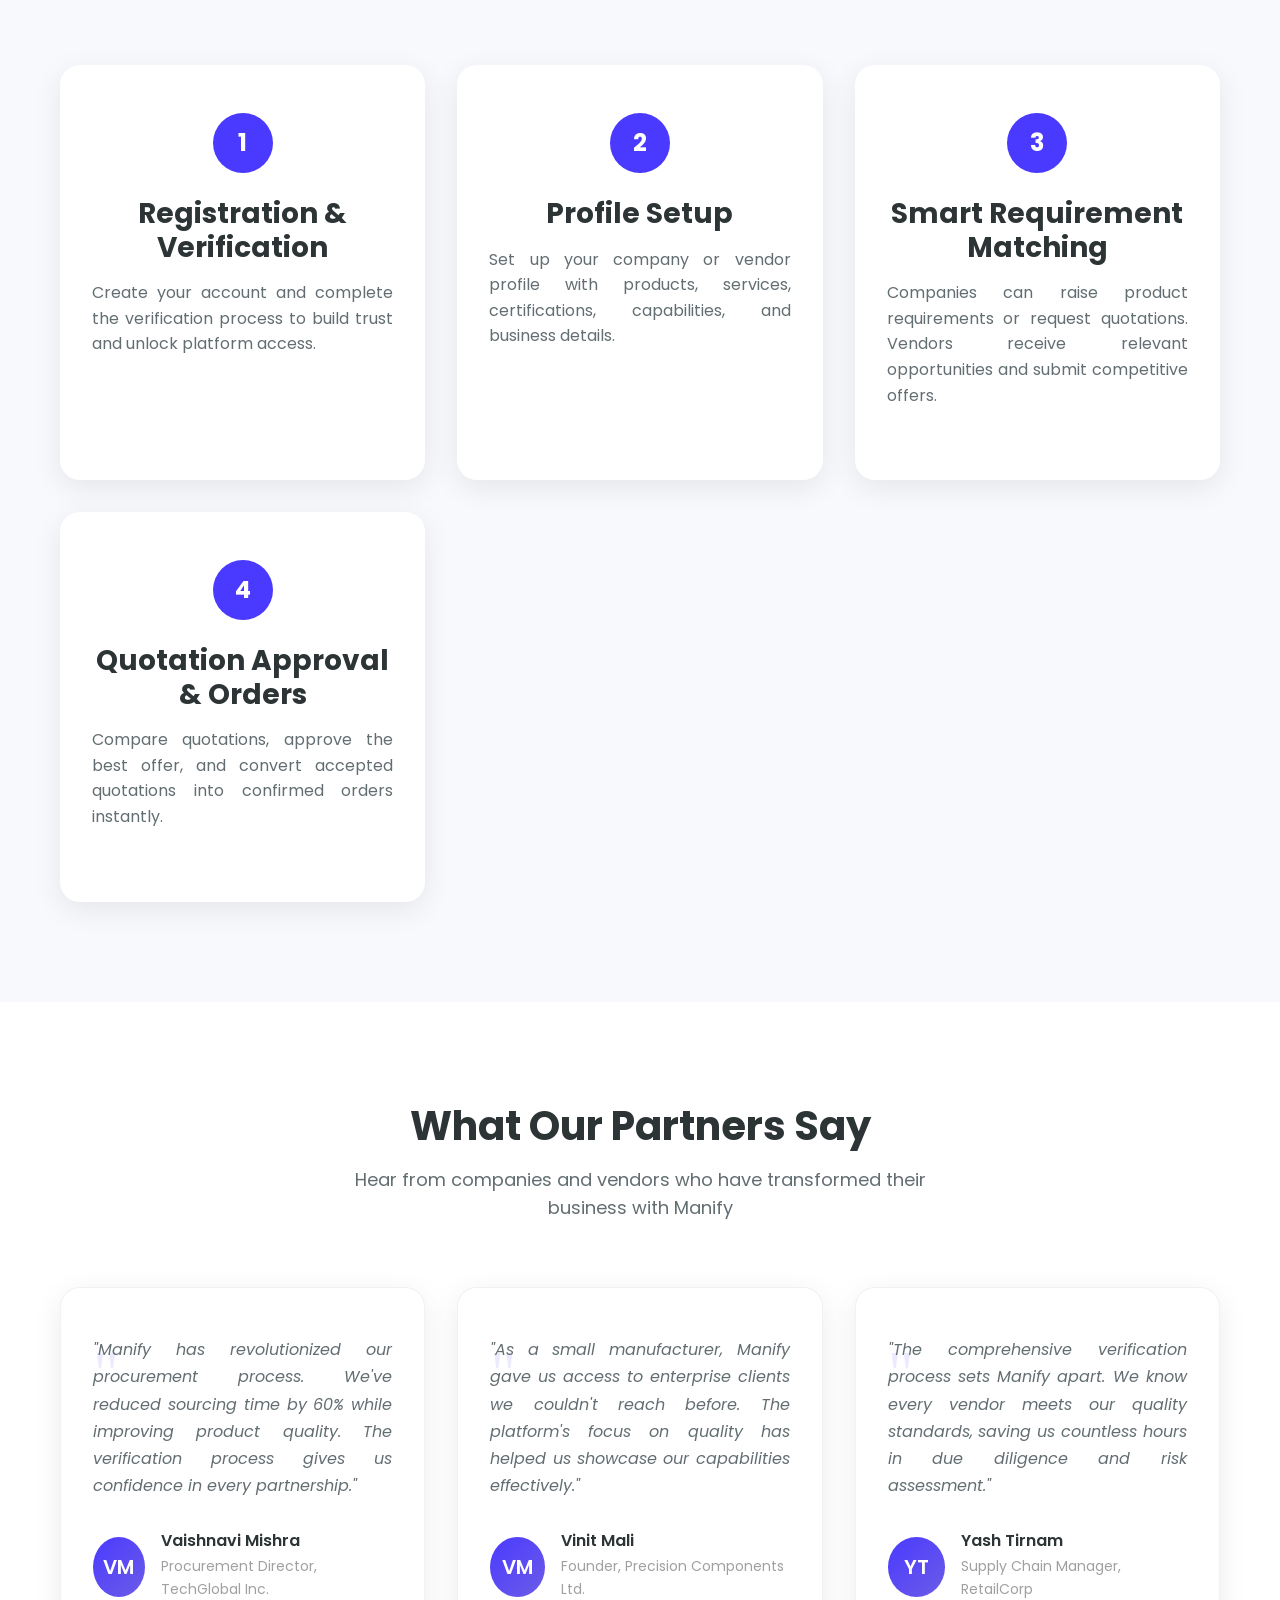
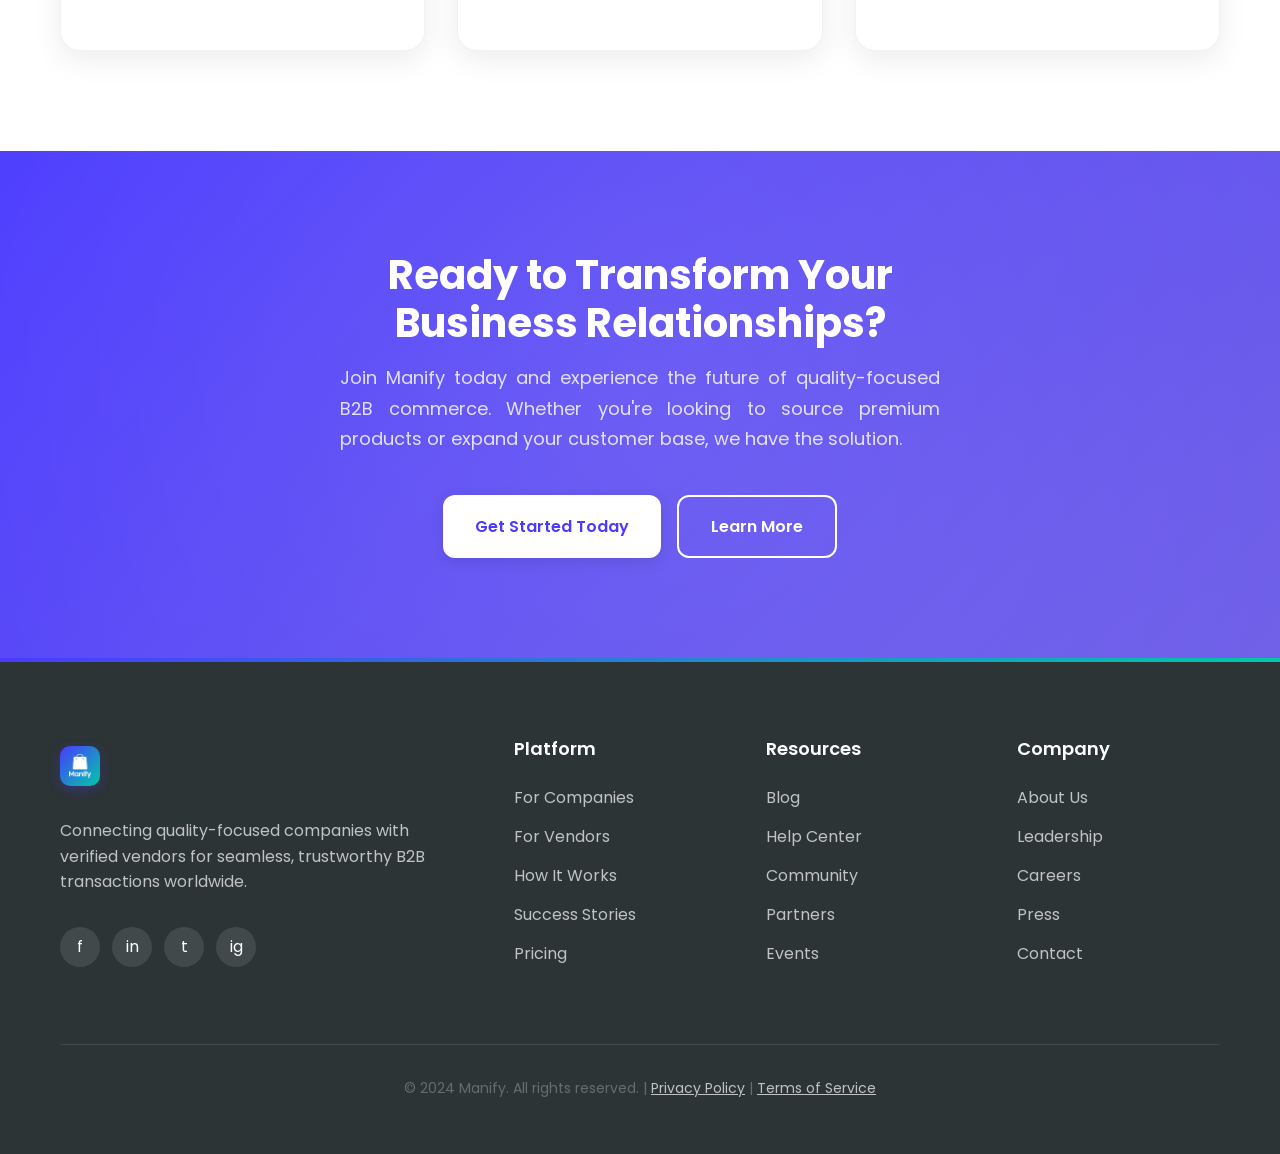
==== commit b0c295a4: "updated write up" ====
--- a/index.html
+++ b/index.html
@@ -87,10 +87,8 @@
             <div class="hero-content">
                 <div class="hero-grid">
                     <div class="hero-text">
-                        <h1 class="hero-title">Revolutionizing B2B Commerce with Quality at the Core</h1>
-                        <p class="hero-subtitle">Manify is the premier marketplace connecting quality-focused companies
-                            with verified vendors. Streamline your procurement process, expand your supplier network,
-                            and ensure product excellence with our comprehensive platform.</p>
+                        <h1 class="hero-title">Transforming Business Procurement with Quality and Trust</h1>
+                        <p class="hero-subtitle">Manify is a modern digital marketplace designed to connect companies with trusted vendors through a smarter and more efficient sourcing process. Businesses can discover verified suppliers, request quotations, compare offers, and place orders with confidence—all in one powerful platform. <br><br><br> Whether you are looking to source premium products, expand your supplier network, or grow your customer base, Manify simplifies every step of procurement while ensuring transparency, reliability, and long-term business value.</p>
                         <div class="hero-buttons">
                             <a href="registration.html" class="btn btn-primary">Join as Company</a>
                             <a href="registration.html" class="btn btn-outline">Join as Vendor</a>
@@ -118,60 +116,44 @@
         <div class="container">
             <div class="section-header">
                 <h2 class="section-title">Why Manify Stands Out</h2>
-                <p class="section-subtitle" style="text-align: justify;">Discover how our platform transforms B2B
-                    relationships through technology,
-                    trust, and quality assurance</p>
+                <p class="section-subtitle" style="text-align: justify;">Discover how Manify strengthens business relationships through technology, trust, quality assurance, and a seamless purchasing experience.</p>
             </div>
 
             <div class="features-grid">
                 <div class="feature-card">
                     <div class="feature-icon">✓</div>
                     <h3>Verified Quality Partners</h3>
-                    <p style="text-align: justify;">Every vendor and company undergoes our comprehensive 7-stage
-                        verification process, ensuring only
-                        the most reliable partners join our ecosystem. We validate business credentials, product
-                        quality, and operational capabilities.</p>
+                    <p style="text-align: justify;">Every company and vendor joining Manify passes through a detailed multi-stage verification process. We validate business credentials, operational capabilities, product quality standards, and market reliability to ensure only trusted partners become part of our ecosystem.</p>
                 </div>
 
                 <div class="feature-card">
                     <div class="feature-icon">⚡</div>
-                    <h3>Streamlined Procurement</h3>
-                    <p style="text-align: justify;">Reduce procurement time by up to 70% with our intelligent matching
-                        system. Automated RFQ
-                        processes, real-time inventory tracking, and seamless communication tools make sourcing
-                        effortless.</p>
+                    <h3>Faster Procurement Process</h3>
+                    <p style="text-align: justify;">Reduce sourcing delays with our intelligent quotation and supplier matching system. Raise requirements instantly, receive multiple quotations, compare offers, and finalize purchases with speed and efficiency.</p>
                 </div>
 
                 <div class="feature-card">
                     <div class="feature-icon">🛡️</div>
-                    <h3>Quality Assurance</h3>
-                    <p style="text-align: justify;">Our quality verification teams conduct regular audits and product
-                        testing. We maintain detailed
-                        quality metrics and provide comprehensive quality reports for every transaction.</p>
+                    <h3>Quality Assurance Standards</h3>
+                    <p style="text-align: justify;">Quality is at the center of Manify. Our platform encourages reliable sourcing by supporting verified suppliers, transparent communication, product specifications, and performance tracking for every transaction.</p>
                 </div>
 
                 <div class="feature-card">
                     <div class="feature-icon">🌐</div>
-                    <h3>Global Reach</h3>
-                    <p style="text-align: justify;">Connect with partners across 50+ countries. Our platform supports
-                        multiple currencies, languages,
-                        and international shipping logistics to facilitate global trade.</p>
+                    <h3>Wider Market Reach</h3>
+                    <p style="text-align: justify;">Expand opportunities beyond traditional networks. Manify helps companies discover new suppliers and allows vendors to connect with buyers across industries and regions.</p>
                 </div>
 
                 <div class="feature-card">
                     <div class="feature-icon">📊</div>
-                    <h3>Advanced Analytics</h3>
-                    <p style="text-align: justify;">Gain insights with our comprehensive analytics dashboard. Track
-                        supplier performance, monitor
-                        market trends, and optimize your procurement strategy with data-driven decisions.</p>
+                    <h3>Smart Business Insights</h3>
+                    <p style="text-align: justify;">Use dashboard analytics to track quotation activity, supplier performance, purchasing trends, order history, and business growth opportunities through data-driven decisions.</p>
                 </div>
 
                 <div class="feature-card">
                     <div class="feature-icon">🔒</div>
                     <h3>Secure Transactions</h3>
-                    <p style="text-align: justify;">Bank-level security for all transactions. Our escrow services,
-                        secure payment processing, and
-                        contract management ensure complete financial protection.</p>
+                    <p style="text-align: justify;">Your business data and operations remain protected with advanced security systems, safe communication channels, controlled access, and secure transaction workflows.</p>
                 </div>
             </div>
         </div>
@@ -181,8 +163,8 @@
     <section class="stats-section">
         <div class="container">
             <div class="section-header">
-                <h2 class="section-title">Trusted by Industry Leaders</h2>
-                <p class="section-subtitle">Join thousands of businesses transforming their supply chain with Manify</p>
+                <h2 class="section-title">Trusted by Growing Businesses</h2>
+                <p class="section-subtitle">Join organizations using Manify to improve sourcing, strengthen supplier relationships, and modernize procurement operations.</p>
             </div>
 
             <div class="stats-grid">
@@ -211,40 +193,32 @@
         <div class="container">
             <div class="section-header">
                 <h2 class="section-title">How Manify Works</h2>
-                <p class="section-subtitle">Simple, transparent process for both companies and vendors</p>
+                <p class="section-subtitle">A simple and transparent process built for both companies and vendors.</p>
             </div>
 
             <div class="process-steps">
                 <div class="process-step">
                     <div class="step-number">1</div>
                     <h3>Registration & Verification</h3>
-                    <p style="text-align: justify;">Complete our comprehensive registration process with 7 verification
-                        stages to ensure platform
-                        integrity and build trust among all partners.</p>
+                    <p style="text-align: justify;">Create your account and complete the verification process to build trust and unlock platform access.</p>
                 </div>
 
                 <div class="process-step">
                     <div class="step-number">2</div>
                     <h3>Profile Setup</h3>
-                    <p style="text-align: justify;">Create detailed company or vendor profiles showcasing capabilities,
-                        certifications, and quality
-                        standards to attract the right partners.</p>
+                    <p style="text-align: justify;">Set up your company or vendor profile with products, services, certifications, capabilities, and business details.</p>
                 </div>
 
                 <div class="process-step">
                     <div class="step-number">3</div>
-                    <h3>Smart Matching</h3>
-                    <p style="text-align: justify;">Our AI-powered algorithm connects you with ideal partners based on
-                        requirements, capabilities,
-                        location, and quality metrics.</p>
+                    <h3>Smart Requirement Matching</h3>
+                    <p style="text-align: justify;">Companies can raise product requirements or request quotations. Vendors receive relevant opportunities and submit competitive offers.</p>
                 </div>
 
                 <div class="process-step">
                     <div class="step-number">4</div>
-                    <h3>Secure Transactions</h3>
-                    <p style="text-align: justify;">Execute contracts, manage orders, and process payments through our
-                        secure platform with built-in
-                        quality assurance checks.</p>
+                    <h3>Quotation Approval & Orders</h3>
+                    <p style="text-align: justify;">Compare quotations, approve the best offer, and convert accepted quotations into confirmed orders instantly.</p>
                 </div>
             </div>
         </div>
@@ -394,4 +368,4 @@
     <script src="script.js"></script>
 </body>
 
-</html>+</html>
